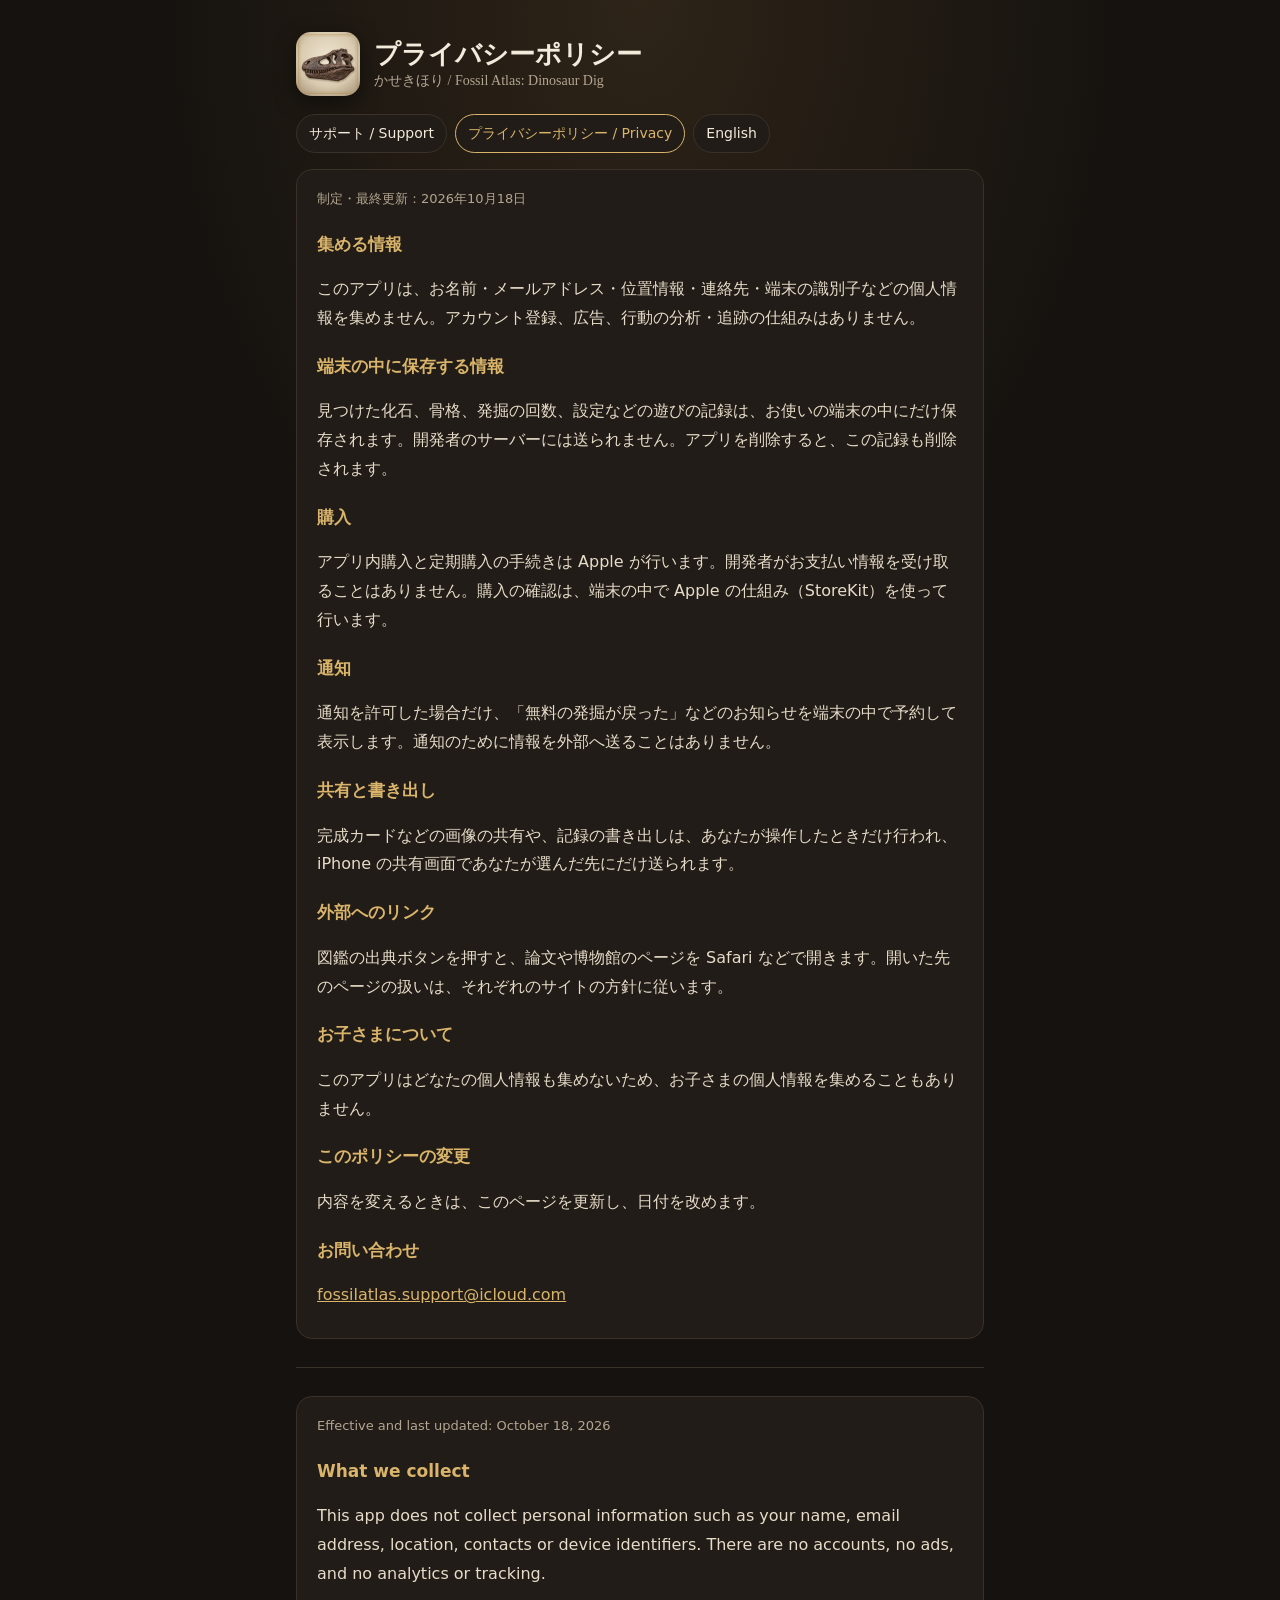
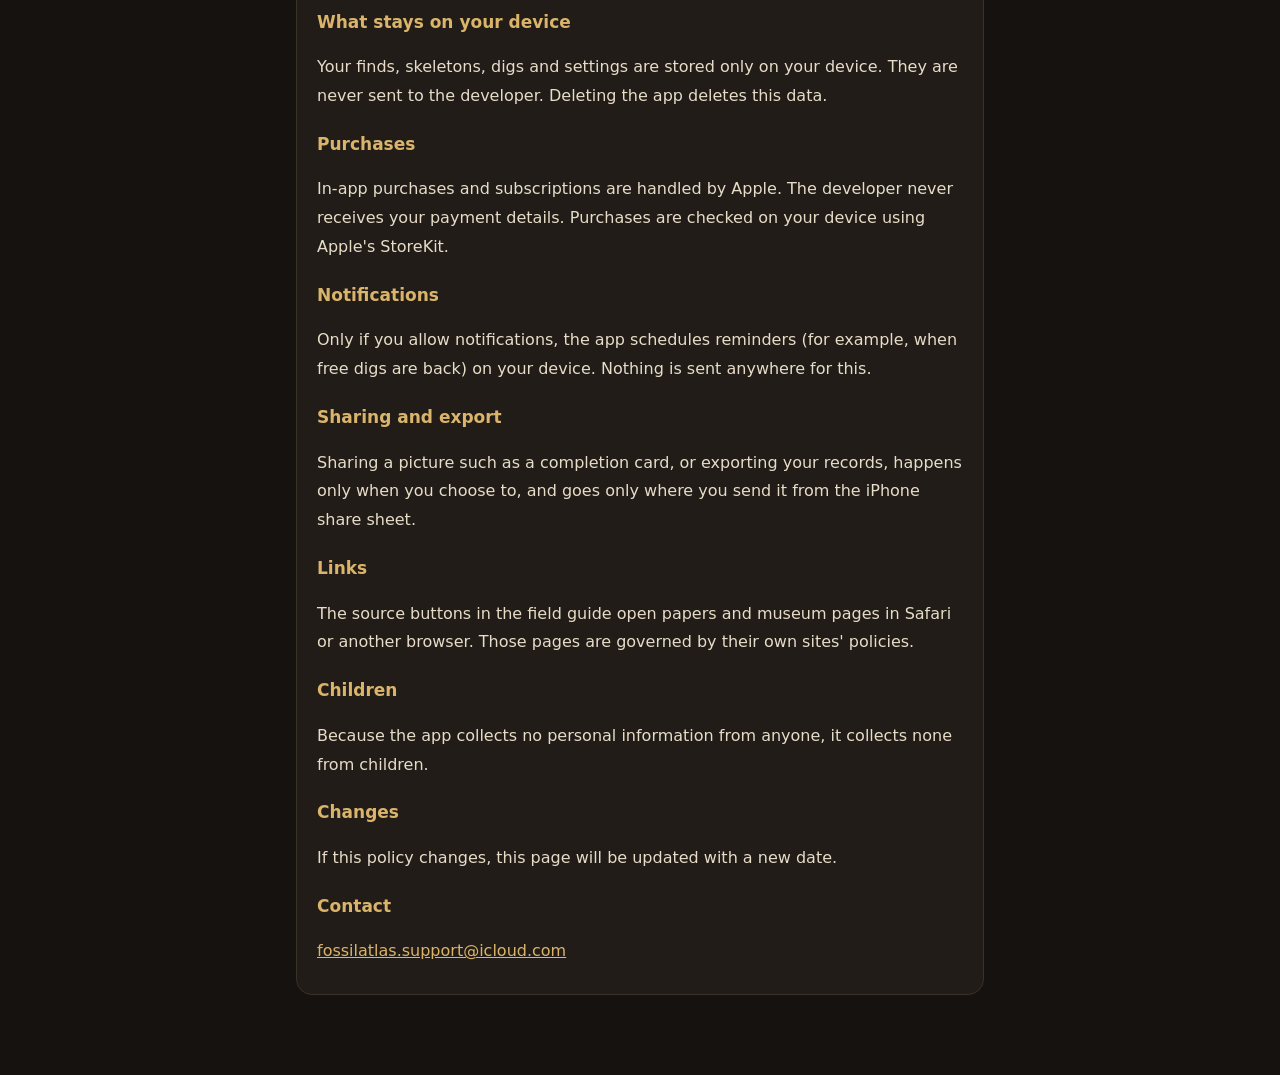
==== privacy.html @ c3534259 "Fossil Atlas support and privacy pages" ====
<!doctype html>
<html lang="ja">
<head>
<meta charset="utf-8">
<meta name="viewport" content="width=device-width,initial-scale=1">
<title>かせきほり プライバシーポリシー / Fossil Atlas Privacy Policy</title>
<link rel="stylesheet" href="style.css">
<link rel="icon" href="icon.png">
</head>
<body>
<main>
  <header>
    <img src="icon.png" alt="">
    <h1>プライバシーポリシー<small>かせきほり / Fossil Atlas: Dinosaur Dig</small></h1>
  </header>
  <nav>
    <a href="./">サポート / Support</a>
    <a class="on" href="privacy.html">プライバシーポリシー / Privacy</a>
    <a href="#en">English</a>
  </nav>

  <section>
    <p class="muted">制定・最終更新：2026年10月18日</p>

    <h2>集める情報</h2>
    <p>このアプリは、お名前・メールアドレス・位置情報・連絡先・端末の識別子などの個人情報を集めません。アカウント登録、広告、行動の分析・追跡の仕組みはありません。</p>

    <h2>端末の中に保存する情報</h2>
    <p>見つけた化石、骨格、発掘の回数、設定などの遊びの記録は、お使いの端末の中にだけ保存されます。開発者のサーバーには送られません。アプリを削除すると、この記録も削除されます。</p>

    <h2>購入</h2>
    <p>アプリ内購入と定期購入の手続きは Apple が行います。開発者がお支払い情報を受け取ることはありません。購入の確認は、端末の中で Apple の仕組み（StoreKit）を使って行います。</p>

    <h2>通知</h2>
    <p>通知を許可した場合だけ、「無料の発掘が戻った」などのお知らせを端末の中で予約して表示します。通知のために情報を外部へ送ることはありません。</p>

    <h2>共有と書き出し</h2>
    <p>完成カードなどの画像の共有や、記録の書き出しは、あなたが操作したときだけ行われ、iPhone の共有画面であなたが選んだ先にだけ送られます。</p>

    <h2>外部へのリンク</h2>
    <p>図鑑の出典ボタンを押すと、論文や博物館のページを Safari などで開きます。開いた先のページの扱いは、それぞれのサイトの方針に従います。</p>

    <h2>お子さまについて</h2>
    <p>このアプリはどなたの個人情報も集めないため、お子さまの個人情報を集めることもありません。</p>

    <h2>このポリシーの変更</h2>
    <p>内容を変えるときは、このページを更新し、日付を改めます。</p>

    <h2>お問い合わせ</h2>
    <p><a href="mailto:fossilatlas.support@icloud.com">fossilatlas.support@icloud.com</a></p>
  </section>

  <hr>

  <section id="en" lang="en">
    <p class="muted">Effective and last updated: October 18, 2026</p>

    <h2>What we collect</h2>
    <p>This app does not collect personal information such as your name, email address, location, contacts or device identifiers. There are no accounts, no ads, and no analytics or tracking.</p>

    <h2>What stays on your device</h2>
    <p>Your finds, skeletons, digs and settings are stored only on your device. They are never sent to the developer. Deleting the app deletes this data.</p>

    <h2>Purchases</h2>
    <p>In-app purchases and subscriptions are handled by Apple. The developer never receives your payment details. Purchases are checked on your device using Apple's StoreKit.</p>

    <h2>Notifications</h2>
    <p>Only if you allow notifications, the app schedules reminders (for example, when free digs are back) on your device. Nothing is sent anywhere for this.</p>

    <h2>Sharing and export</h2>
    <p>Sharing a picture such as a completion card, or exporting your records, happens only when you choose to, and goes only where you send it from the iPhone share sheet.</p>

    <h2>Links</h2>
    <p>The source buttons in the field guide open papers and museum pages in Safari or another browser. Those pages are governed by their own sites' policies.</p>

    <h2>Children</h2>
    <p>Because the app collects no personal information from anyone, it collects none from children.</p>

    <h2>Changes</h2>
    <p>If this policy changes, this page will be updated with a new date.</p>

    <h2>Contact</h2>
    <p><a href="mailto:fossilatlas.support@icloud.com">fossilatlas.support@icloud.com</a></p>
  </section>
</main>
</body>
</html>
---- style.css ----
:root { --bg: #15120f; --panel: #211c17; --line: #3a3128; --text: #f2eadb; --muted: #b3a690; --gold: #d9b46a; }
* { box-sizing: border-box; }
body { margin: 0; background: radial-gradient(ellipse at 50% 0%, #2e2418 0%, var(--bg) 55%) fixed, var(--bg); color: var(--text); font: 16px/1.8 "Hiragino Sans", "Hiragino Kaku Gothic ProN", system-ui, sans-serif; }
main { max-width: 720px; margin: 0 auto; padding: 32px 16px 64px; }
header { display: flex; align-items: center; gap: 14px; margin-bottom: 8px; }
header img { width: 64px; height: 64px; border-radius: 15px; box-shadow: 0 6px 20px rgba(0,0,0,.5); }
h1 { font-family: "Hiragino Mincho ProN", "Yu Mincho", serif; font-size: 26px; line-height: 1.3; margin: 0; }
h1 small { display: block; font-size: 14px; color: var(--muted); font-family: inherit; font-weight: 400; }
nav { display: flex; gap: 8px; flex-wrap: wrap; margin: 18px 0 8px; }
nav a { color: var(--text); text-decoration: none; border: 1px solid var(--line); background: var(--panel); padding: 6px 12px; border-radius: 999px; font-size: 14px; }
nav a.on { border-color: var(--gold); color: var(--gold); }
section { background: var(--panel); border: 1px solid var(--line); border-radius: 16px; padding: 4px 20px 12px; margin: 16px 0; }
h2 { font-size: 17px; color: var(--gold); margin: 18px 0 4px; }
p, li { color: #e6dcc8; }
a { color: var(--gold); }
.contact { font-size: 17px; }
.muted { color: var(--muted); font-size: 13px; }
hr { border: 0; border-top: 1px solid var(--line); margin: 28px 0; }
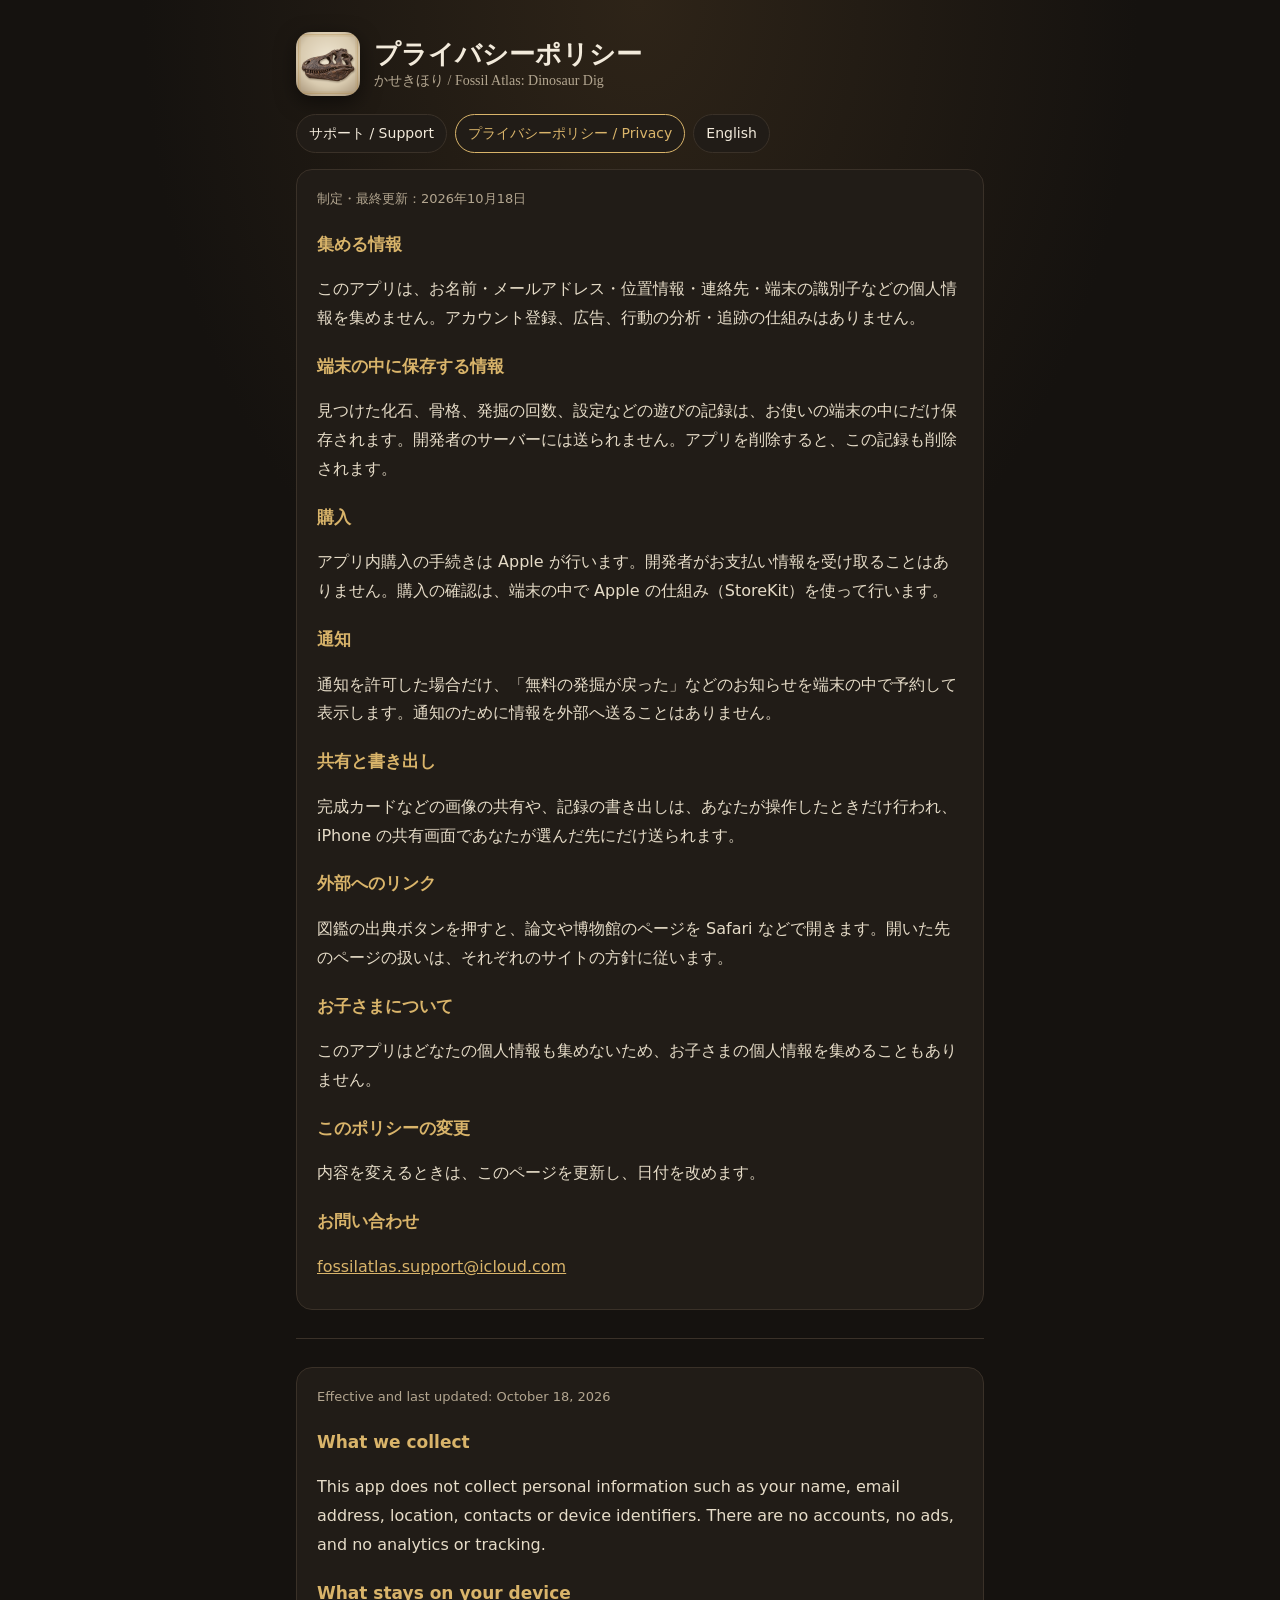
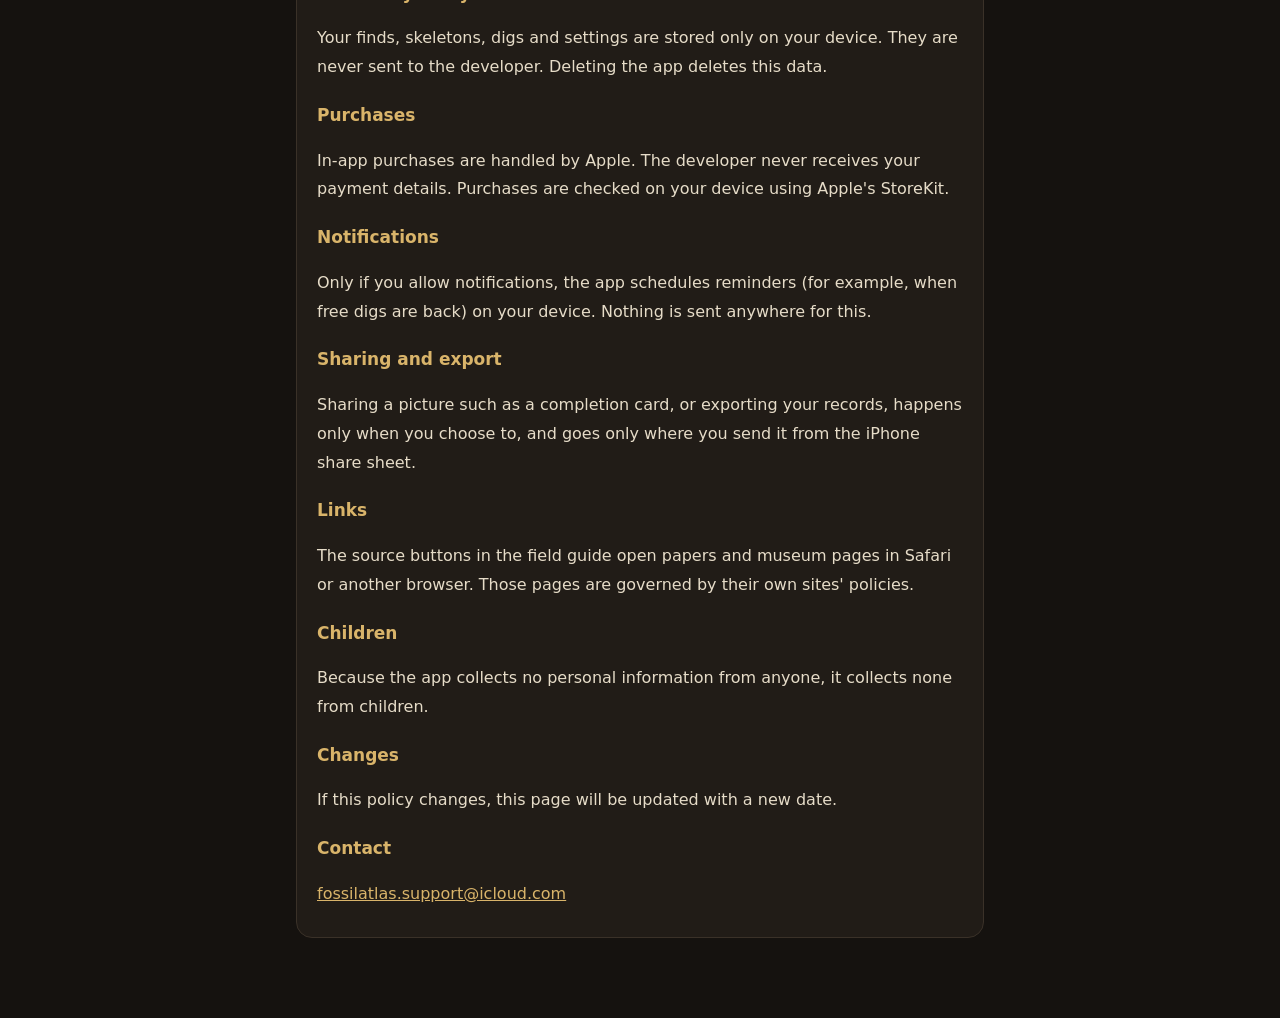
==== commit d49cd276: "会員（定期購入）の説明を外した：買えるのは発掘許可だけ、サブスクと広告はない（1.1） Co-Authored-By: Claude Opus 5.5 <noreply@anthropic.com>" ====
--- a/privacy.html
+++ b/privacy.html
@@ -29,7 +29,7 @@
     <p>見つけた化石、骨格、発掘の回数、設定などの遊びの記録は、お使いの端末の中にだけ保存されます。開発者のサーバーには送られません。アプリを削除すると、この記録も削除されます。</p>
 
     <h2>購入</h2>
-    <p>アプリ内購入と定期購入の手続きは Apple が行います。開発者がお支払い情報を受け取ることはありません。購入の確認は、端末の中で Apple の仕組み（StoreKit）を使って行います。</p>
+    <p>アプリ内購入の手続きは Apple が行います。開発者がお支払い情報を受け取ることはありません。購入の確認は、端末の中で Apple の仕組み（StoreKit）を使って行います。</p>
 
     <h2>通知</h2>
     <p>通知を許可した場合だけ、「無料の発掘が戻った」などのお知らせを端末の中で予約して表示します。通知のために情報を外部へ送ることはありません。</p>
@@ -62,7 +62,7 @@
     <p>Your finds, skeletons, digs and settings are stored only on your device. They are never sent to the developer. Deleting the app deletes this data.</p>
 
     <h2>Purchases</h2>
-    <p>In-app purchases and subscriptions are handled by Apple. The developer never receives your payment details. Purchases are checked on your device using Apple's StoreKit.</p>
+    <p>In-app purchases are handled by Apple. The developer never receives your payment details. Purchases are checked on your device using Apple's StoreKit.</p>
 
     <h2>Notifications</h2>
     <p>Only if you allow notifications, the app schedules reminders (for example, when free digs are back) on your device. Nothing is sent anywhere for this.</p>
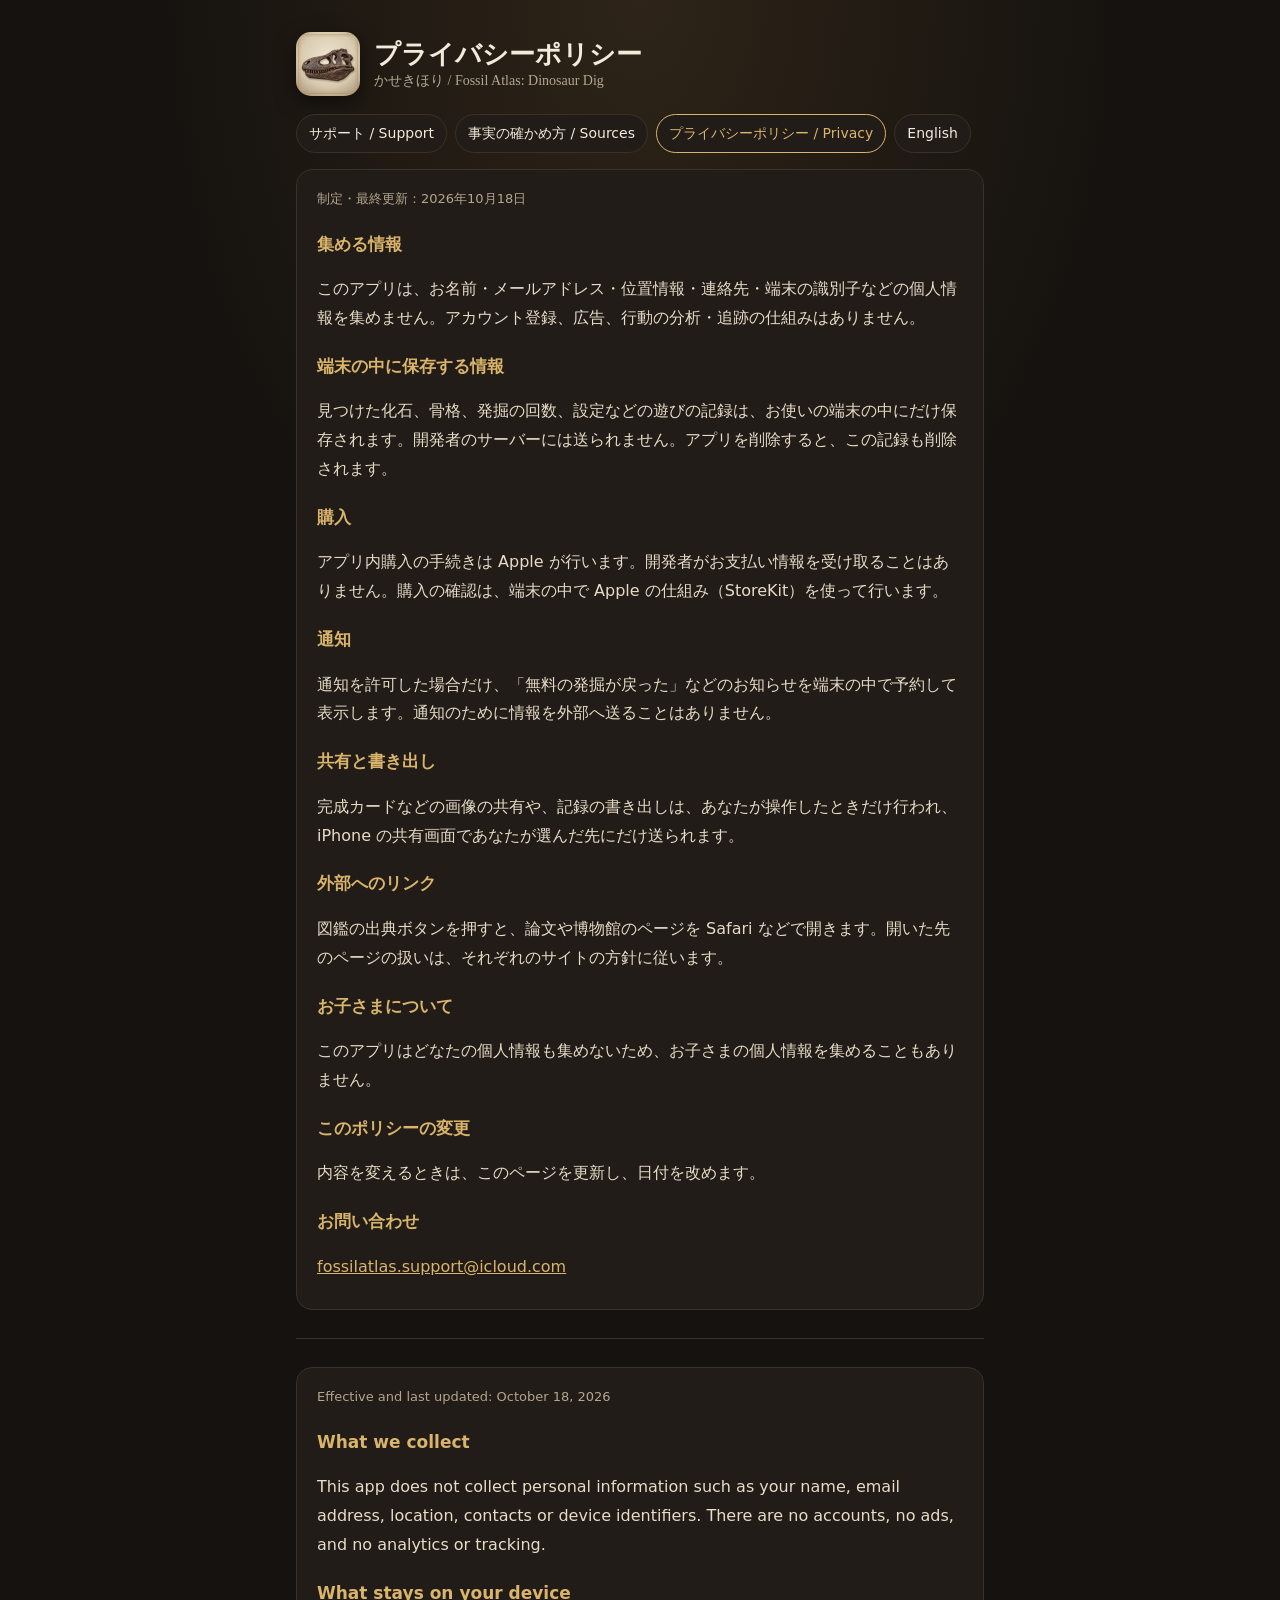
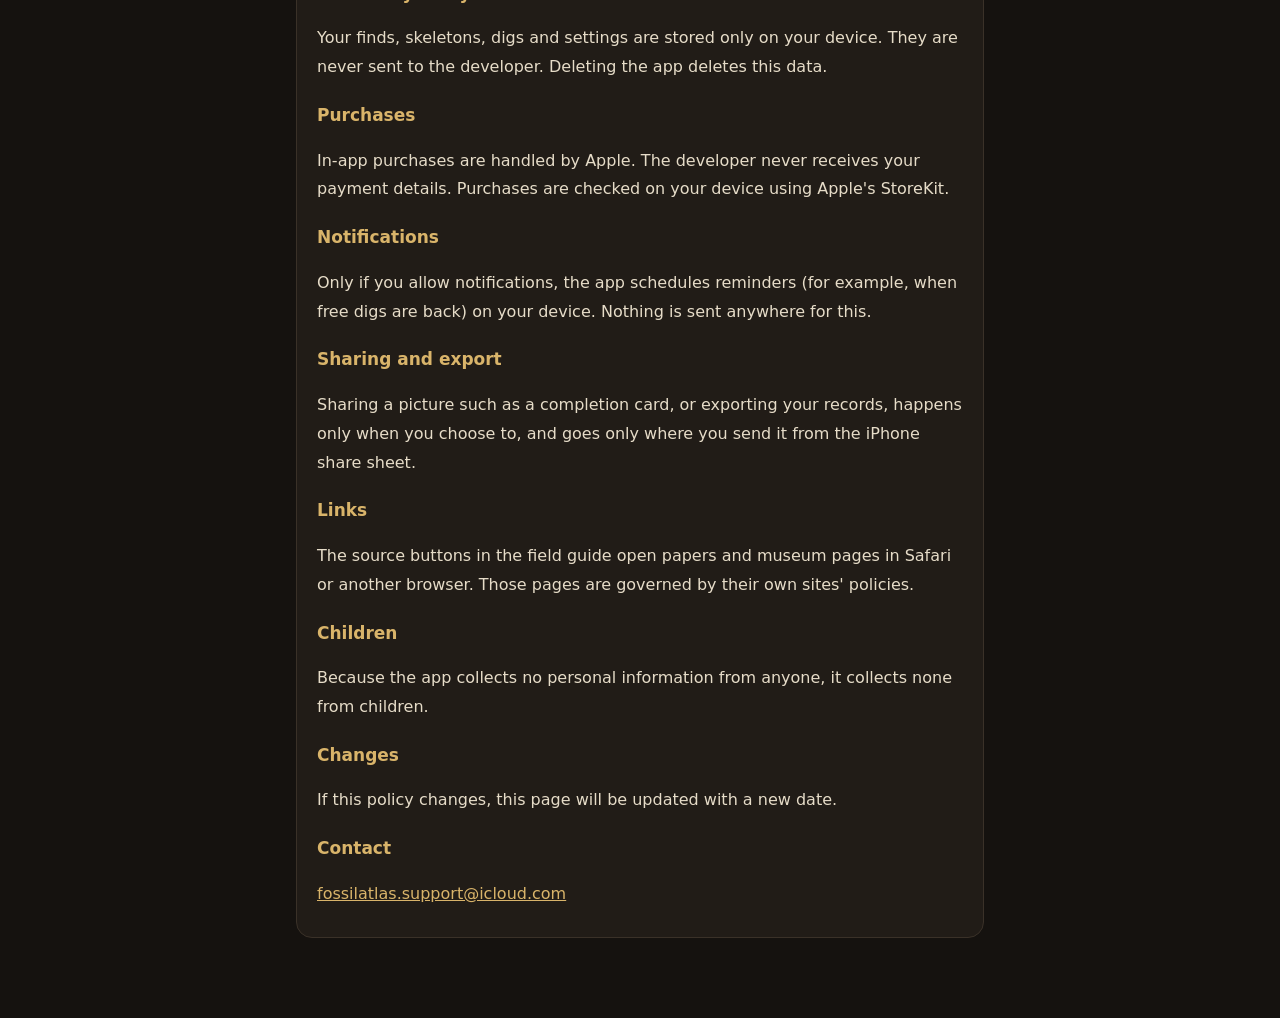
==== commit ac53987f: "1.3 に合わせて更新：最初の発掘20回・割れる仕組み・根拠のページ（sources.html）を足した" ====
--- a/privacy.html
+++ b/privacy.html
@@ -15,6 +15,7 @@
   </header>
   <nav>
     <a href="./">サポート / Support</a>
+    <a href="sources.html">事実の確かめ方 / Sources</a>
     <a class="on" href="privacy.html">プライバシーポリシー / Privacy</a>
     <a href="#en">English</a>
   </nav>
